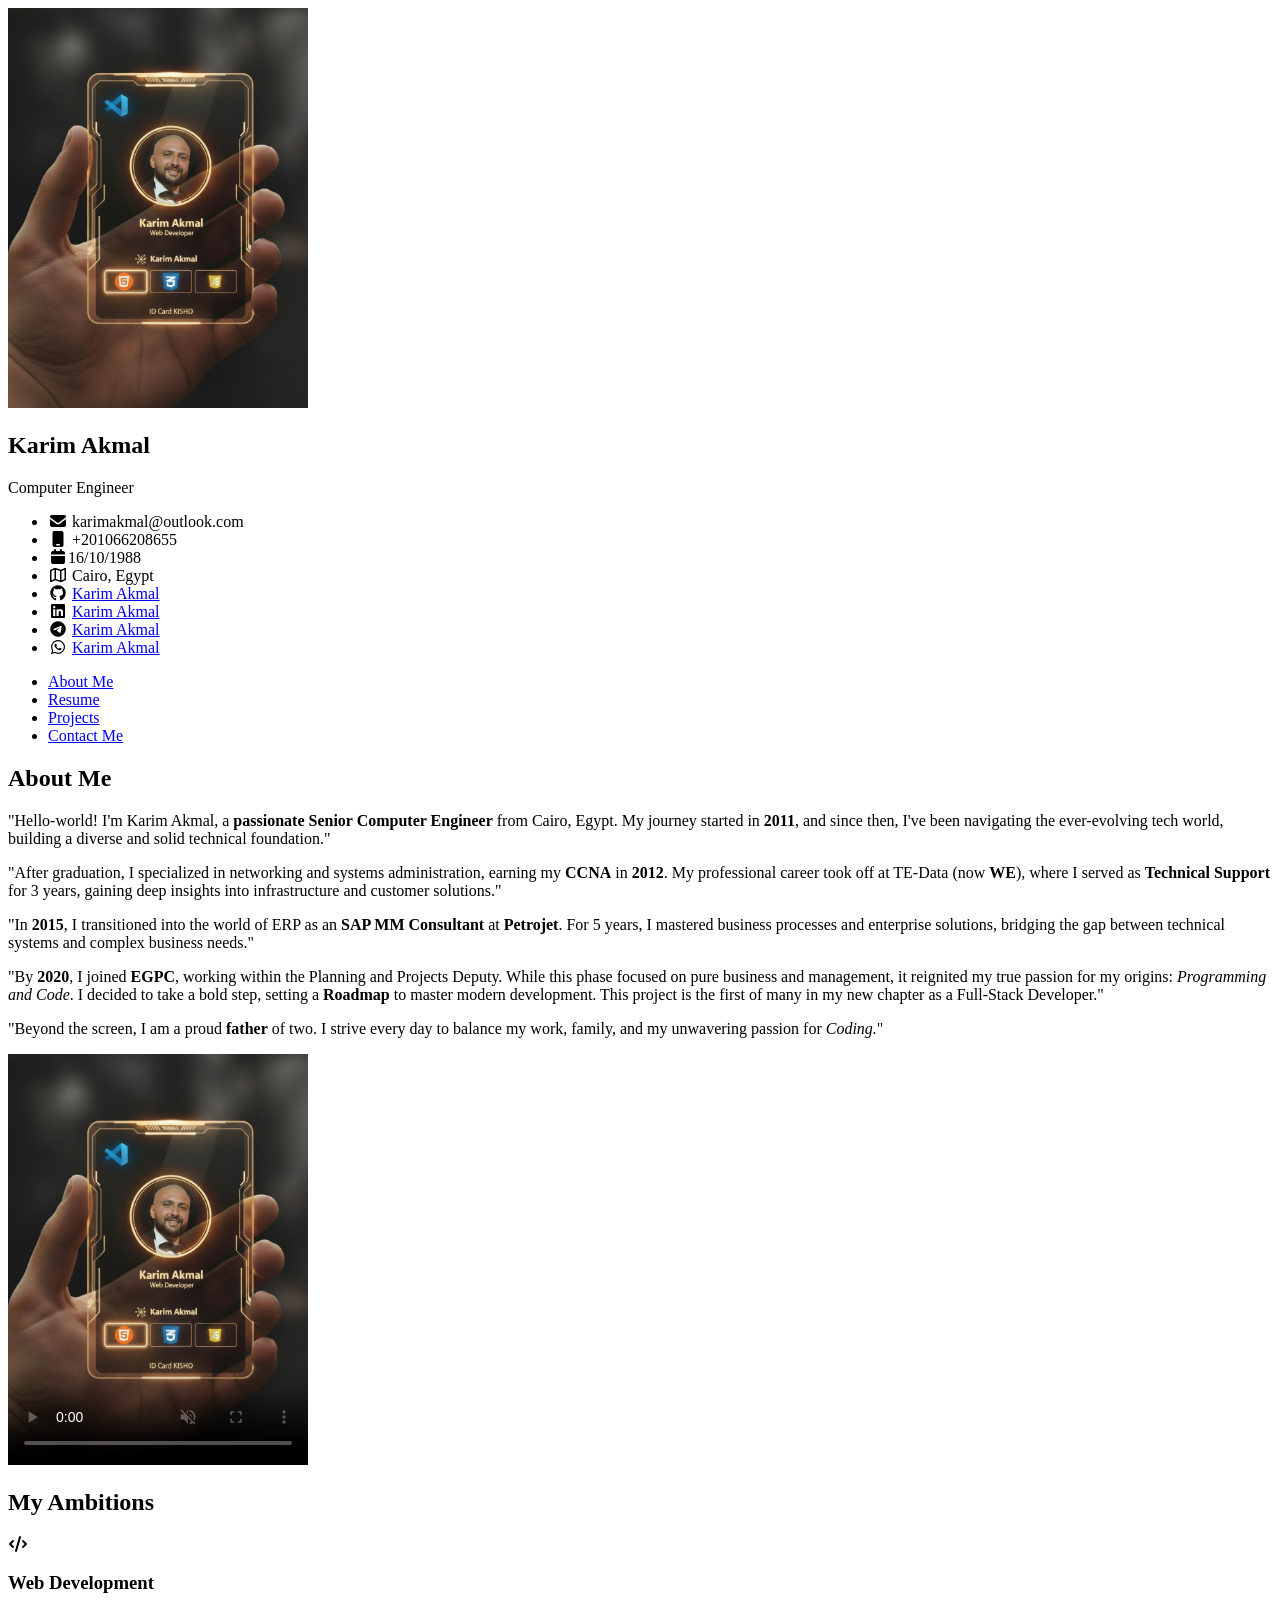
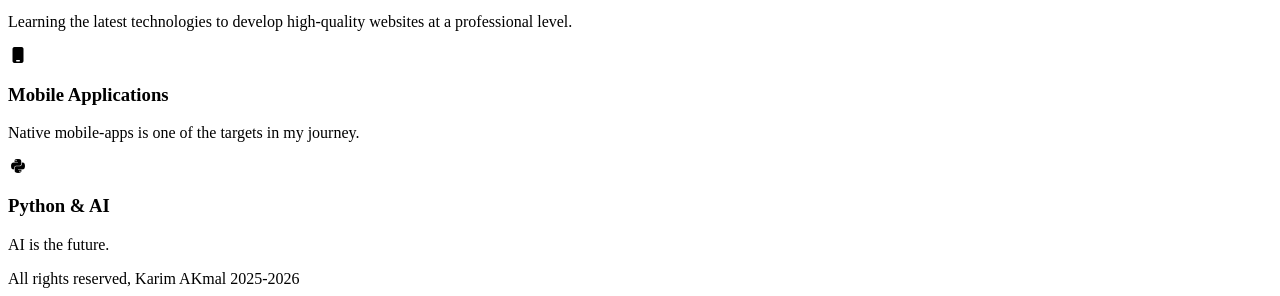
==== index.html @ 4600aa62 "complete index.html skeleton" ====
<!DOCTYPE html>
<html lang="en">
<head>
    <meta charset="UTF-8">
    <meta name="viewport" content="width=device-width, initial-scale=1.0">
    <title>My Portfolio</title>
    <!-- fav icon-->
     <link rel="icon" type="image/png" href="assets/images/web-inspector-debugly-2025-11-03.webp">
          <!-- CSS STYLES-->
    <link rel="stylesheet" href="assets/css/all.min.css">
    <link rel="stylesheet" href="assets/css/stylesheet.css">
    <!--Google fonts (BBH Bartle for headers and Nunito Sans for body text )-->
    <link rel="preconnect" href="https://fonts.googleapis.com">
<link rel="preconnect" href="https://fonts.gstatic.com" crossorigin>
<link href="https://fonts.googleapis.com/css2?family=BBH+Bartle&family=Nunito+Sans:ital,opsz,wght@0,6..12,200..1000;1,6..12,200..1000&display=swap" rel="stylesheet">
 
</head>
<body>
    <aside>
        <div class="my-pic">
            <img src="assets/images/my-pic.png" alt="My Picture" width="300" height="400">
        </div>
        <h1>Karim Akmal</h1>
        <p>Computer Engineer</p>
        <ul>
            <li><i class="fa-solid fa-envelope"></i> karimakmal@outlook.com</li>
            <li><i class="fa-solid fa-mobile"></i> +201066208655</li>
            <li><i class="fa-solid fa-calendar"></i>16/10/1988</li>
            <li><i class="fa-regular fa-map"></i> Cairo, Egypt</li>
            <li><i class="fa-brands fa-github"></i> <a href="https://github.com/KarimAkmal88" target="_blank">Karim Akmal</a></li>
            <li><i class="fa-brands fa-linkedin"></i> <a href="https://www.linkedin.com/in/karim-akmal-841a00215?utm_source=share&utm_campaign=share_via&utm_content=profile&utm_medium=android_app" target="_blank">Karim Akmal</a></li>
            <li><i class="fa-brands fa-telegram"></i> <a href="https://t.me/Akmal_karim88" target="_blank">Karim Akmal</a></li>
            <li><i class="fa-brands fa-whatsapp"></i> <a href="https://wa.me/201066208655" target="_blank">Karim Akmal</a></li>
        </ul>
    </aside>
    <main>
        <header>
            <nav>
                <ul>
                    <li><a href="#about-me">About Me</a></li>
                    <li><a href="#resume">Resume</a></li>
                    <li><a href="#projects">Projects</a></li>
                    <li><a href="#contact-me">Contact Me</a></li>
                </ul>

            </nav>
        </header>
        <section id="about-me">
            <h2>About Me</h2>
            <p>
    "Hello-world! I'm Karim Akmal, a <strong>passionate Senior Computer Engineer</strong> from Cairo, Egypt. 
    My journey started in <strong>2011</strong>, and since then, I've been navigating the ever-evolving tech world, building a diverse and solid technical foundation."
</p>

<p>
    "After graduation, I specialized in networking and systems administration, earning my <strong>CCNA</strong> in <strong>2012</strong>. 
    My professional career took off at TE-Data (now <strong>WE</strong>), where I served as <strong>Technical Support</strong> for 3 years, gaining deep insights into infrastructure and customer solutions."
</p>

<p>
    "In <strong>2015</strong>, I transitioned into the world of ERP as an <strong>SAP MM Consultant</strong> at <strong>Petrojet</strong>. 
    For 5 years, I mastered business processes and enterprise solutions, bridging the gap between technical systems and complex business needs."
</p>

<p>
    "By <strong>2020</strong>, I joined <strong>EGPC</strong>, working within the Planning and Projects Deputy. While this phase focused on pure business and management, 
    it reignited my true passion for my origins: <i>Programming and Code</i>. I decided to take a bold step, setting a <strong>Roadmap</strong> to master modern development. 
    This project is the first of many in my new chapter as a Full-Stack Developer."
</p>

<p>
    "Beyond the screen, I am a proud <strong>father</strong> of two. I strive every day to balance my work, family, and my unwavering passion for <i>Coding.</i>"
</p>
    
    <section id="my-video">
        <video title="my-video" poster="assets/images/my-pic.png" width="300" controls muted autoplay loop playsinline>
            <source src="assets/images/my-vid.mp4" type="video/mp4">
            Your browser does not support the video tag. </video>
    </section>
    <section id="ambitions">
    <h2>My Ambitions</h2>    
        <div class="ambitions-container">
            <article class="web-development ambitions-card"> 
            <i class="fa-solid fa-code"></i> 
                <h3>Web Development</h3>
                <P>Learning the latest technologies to develop high-quality websites at a professional level.</P>
            </article>
            <article class="mobile-apps ambitions-card">
                <i class="fa-solid fa-mobile"></i>
                <h3>Mobile Applications</h3>
                <p>Native mobile-apps is one of the targets in my journey.</p>
            </article>
            <article class="python-ai ambitions-card">
                <i class="fa-brands fa-python"></i>
                <h3>Python & AI</h3>
                <p>AI is the future.</p>
            </article>
        </div>
    </section>
    </main>
    <footer>All rights reserved, Karim AKmal 2025-2026</footer>

</body>
</html>
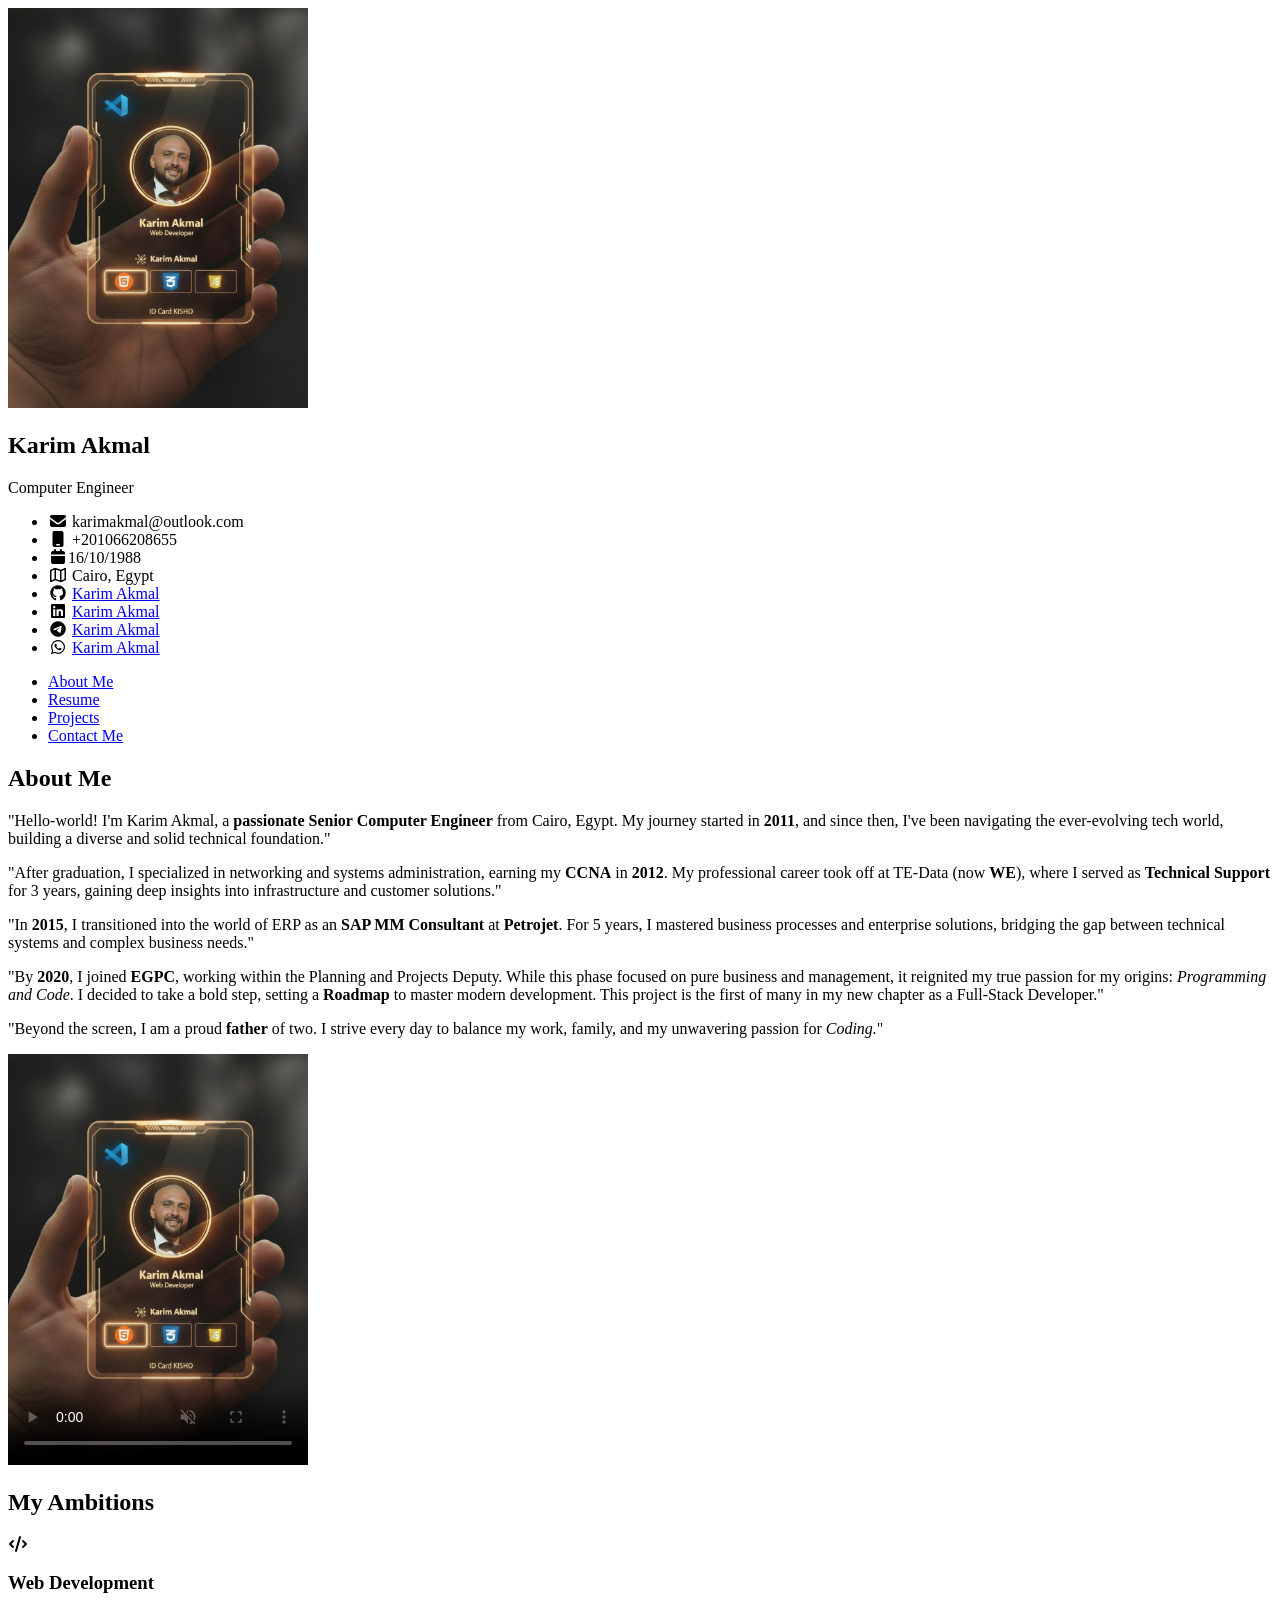
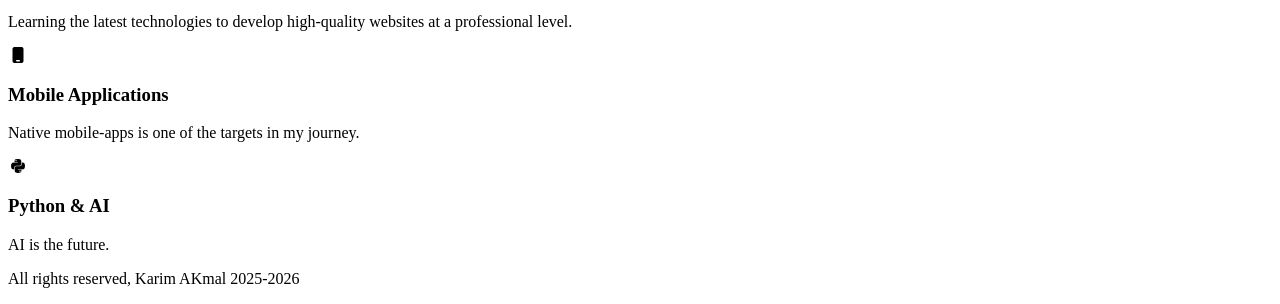
==== commit b05312e0: "edited footer" ====
--- a/index.html
+++ b/index.html
@@ -16,7 +16,7 @@
  
 </head>
 <body>
-    <aside>
+    <aside id="contact-me">
         <div class="my-pic">
             <img src="assets/images/my-pic.png" alt="My Picture" width="300" height="400">
         </div>
@@ -38,7 +38,7 @@
             <nav>
                 <ul>
                     <li><a href="#about-me">About Me</a></li>
-                    <li><a href="#resume">Resume</a></li>
+                    <li><a href="resume.html">Resume</a></li>
                     <li><a href="#projects">Projects</a></li>
                     <li><a href="#contact-me">Contact Me</a></li>
                 </ul>
@@ -98,7 +98,9 @@
         </div>
     </section>
     </main>
-    <footer>All rights reserved, Karim AKmal 2025-2026</footer>
+    <footer>
+        <p>All rights reserved, Karim AKmal 2025-2026</p>
+    </footer>
 
 </body>
 </html>
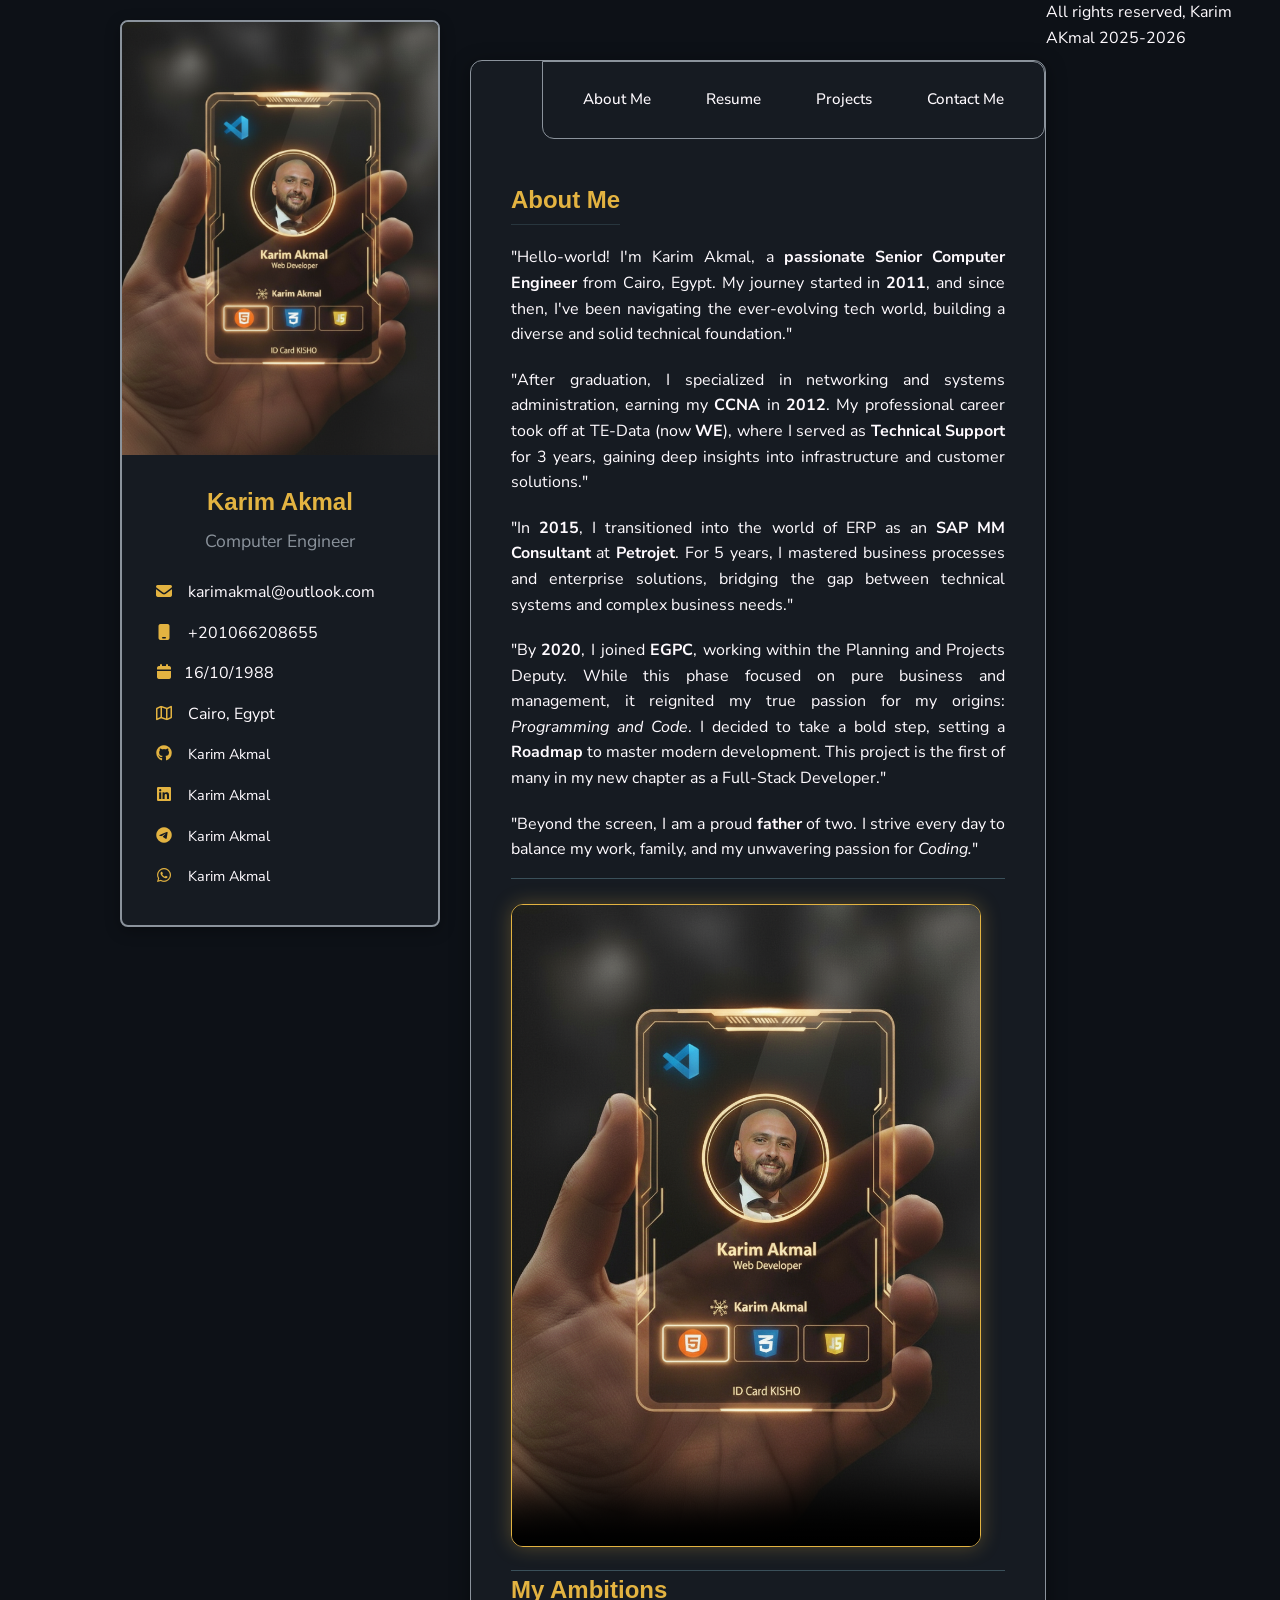
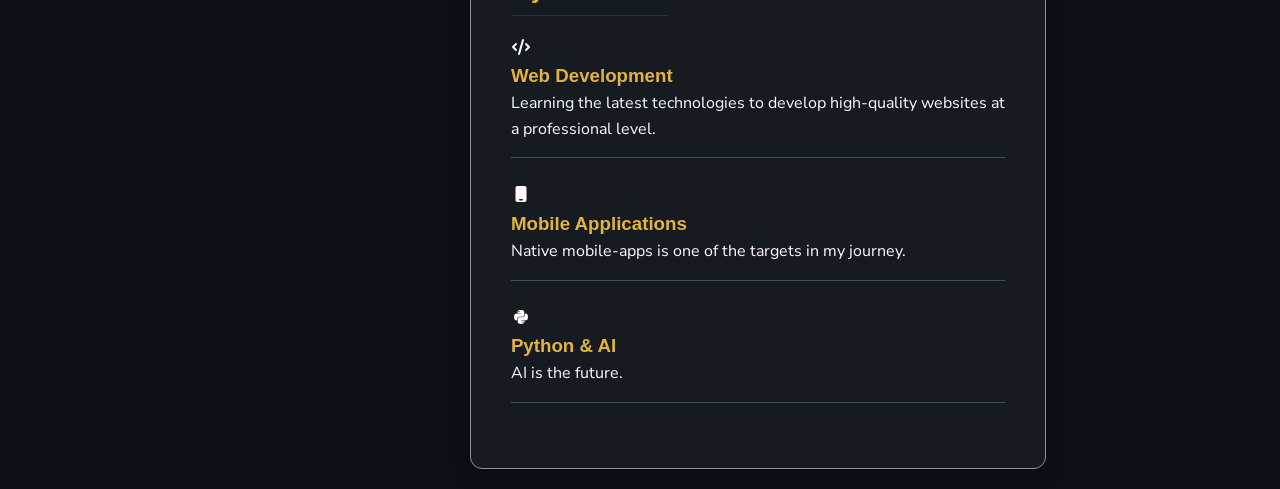
==== commit 588a27b8: "about-me section and video section styled" ====
--- a/index.html
+++ b/index.html
@@ -39,7 +39,7 @@
                 <ul>
                     <li><a href="#about-me">About Me</a></li>
                     <li><a href="resume.html">Resume</a></li>
-                    <li><a href="#projects">Projects</a></li>
+                    <li><a href="projects.html">Projects</a></li>
                     <li><a href="#contact-me">Contact Me</a></li>
                 </ul>
 
@@ -73,7 +73,7 @@
 </p>
     
     <section id="my-video">
-        <video title="my-video" poster="assets/images/my-pic.png" width="300" controls muted autoplay loop playsinline>
+        <video title="my-video" poster="assets/images/my-pic.png"  controls muted autoplay loop playsinline>
             <source src="assets/images/my-vid.mp4" type="video/mp4">
             Your browser does not support the video tag. </video>
     </section>
--- a/assets/css/stylesheet.css
+++ b/assets/css/stylesheet.css
@@ -0,0 +1,179 @@
+/* main colors*/
+:root {
+  --bg-color: #0d1117;
+  --secondary-bg: #161b22;
+  --accent-gold: #e3b341;
+  --accent-blue: #8B939C;
+  --text-color: #fffbff;
+  --heading-font: "BBH Bartle", sans-serif;
+  --body-font: "Nunito Sans", sans-serif;
+}
+
+/* global reset */
+* {
+  margin: 0;
+  padding: 0;
+  box-sizing: border-box;
+}
+body {
+  background-color: var(--bg-color);
+  color: var(--text-color);
+  font-family: var(--body-font);
+  line-height: 1.6;
+  display: flex;
+}
+h1,
+h2,
+h3,
+h4 {
+  font-family: var(--heading-font);
+  color: var(--accent-gold);
+}
+/* aside */
+#contact-me {
+  display: flex;
+  flex-direction: column;
+  justify-content: flex-start;
+  align-content: flex-start;
+  align-items: center;
+  width: 450px;
+  height: fit-content;
+  position: sticky;
+  top: 20px;
+  border: 2px solid var(--accent-blue);
+  border-radius: 8px;
+  left: 120px;
+  background-color: var(--secondary-bg);
+  overflow: hidden;
+  padding-bottom: 20px;
+  box-shadow: 0 4px 15px rgba(0, 0, 0, 0.3);
+}
+#contact-me img {
+  width: 100%;
+  height: auto;
+  object-fit: cover;
+  margin-bottom: 20px;
+}
+#contact-me h1 {
+  white-space: nowrap;
+  text-align: center;
+  margin-bottom: 5px;
+  font-size: 1.5rem;
+}
+#contact-me p {
+  white-space: nowrap;
+  font-size: 1.1rem;
+  color: var(--accent-blue);
+  margin-bottom: 25px;
+}
+#contact-me ul {
+  list-style: none;
+  width: 80%;
+}
+#contact-me ul li {
+  margin-bottom: 15px;
+}
+#contact-me ul li i {
+  color: var(--accent-gold);
+  margin-right: 10px;
+  width: 20px;
+}
+#contact-me ul li a {
+  text-decoration: none;
+  color: var(--text-color);
+  font-size: 0.9rem;
+  transition: 0.3s;
+}
+#contact-me ul li a:hover {
+  color: var(--accent-gold);
+}
+main {
+  border: 1px solid var(--accent-blue);
+  border-radius: 12px;
+  display: flex;
+  flex-direction: column;
+  justify-content: flex-start;
+  gap: 60px;
+  top: 20px;
+  padding: 60px 40px 40px;
+  width: calc(100% - 500px);
+  max-width: 1000px;
+  height: auto;
+  position: relative;
+  margin-top: 40px;
+  margin-bottom: 40px;
+  margin-left: 150px;
+  top: 20px;
+  background-color: var(--secondary-bg);
+  box-shadow: 0 4px 20px rgba(0, 0, 0, 0.4);
+}
+main header nav {
+  position: absolute;
+  display: flex;
+  bottom: auto;
+  top: 0;
+  right: 0;
+  left: auto;
+  width: max-content;
+  padding: 5px 20px;
+  border: 1px solid var(--accent-blue);
+  background-color: var(--secondary-bg);
+  border-radius: 0 12px 12px 12px;
+  z-index: 10;
+}
+main header nav ul {
+  list-style: none;
+  display: flex;
+  flex-flow: row nowrap;
+  gap: 15px;
+}
+main header nav ul li {
+  padding: 10px;
+  margin: 10px;
+}
+main header nav ul li a {
+  text-decoration: none;
+  color: var(--text-color);
+  font-size: 0.95rem;
+  font-weight: 500;
+  transition: all 0.3s ease;
+}
+main header nav ul li a:hover {
+  color: var(--accent-gold);
+}
+main section h2 {
+  margin-bottom: 20px;
+  border-bottom: 1px solid rgba(112, 160, 175, 0.2);
+  display: inline-block;
+  padding-bottom: 5px;
+}
+main #about-me p:last-of-type {
+  margin-bottom: 25px;
+  border-bottom: 1px solid rgba(112, 160, 175, 0.4);
+  padding-bottom: 15px;
+}
+main #about-me p {
+  margin-bottom: 20px;
+  line-height: 1.6;
+  text-align: justify;
+  color: var(--text-color);
+}
+main #my-video {
+  border-bottom: 1px solid rgba(112, 160, 175, 0.4);
+  padding-bottom: 15px;
+}
+main #my-video video {
+  object-fit: cover;
+  width: 95%;
+  max-width: 800px;
+  height: auto;
+  margin: auto;
+  border:  1px solid var(--accent-gold);
+  border-radius: 12px;
+  box-shadow: 0 0 20px rgba(227, 179, 65, 0.3);
+  transition: transform 0.3s ease, box-shadow 0.3s ease;
+}
+main #my-video video:hover {
+    transform: scale(1.01); 
+    box-shadow: 0 0 30px rgba(227, 179, 65, 0.5);
+}
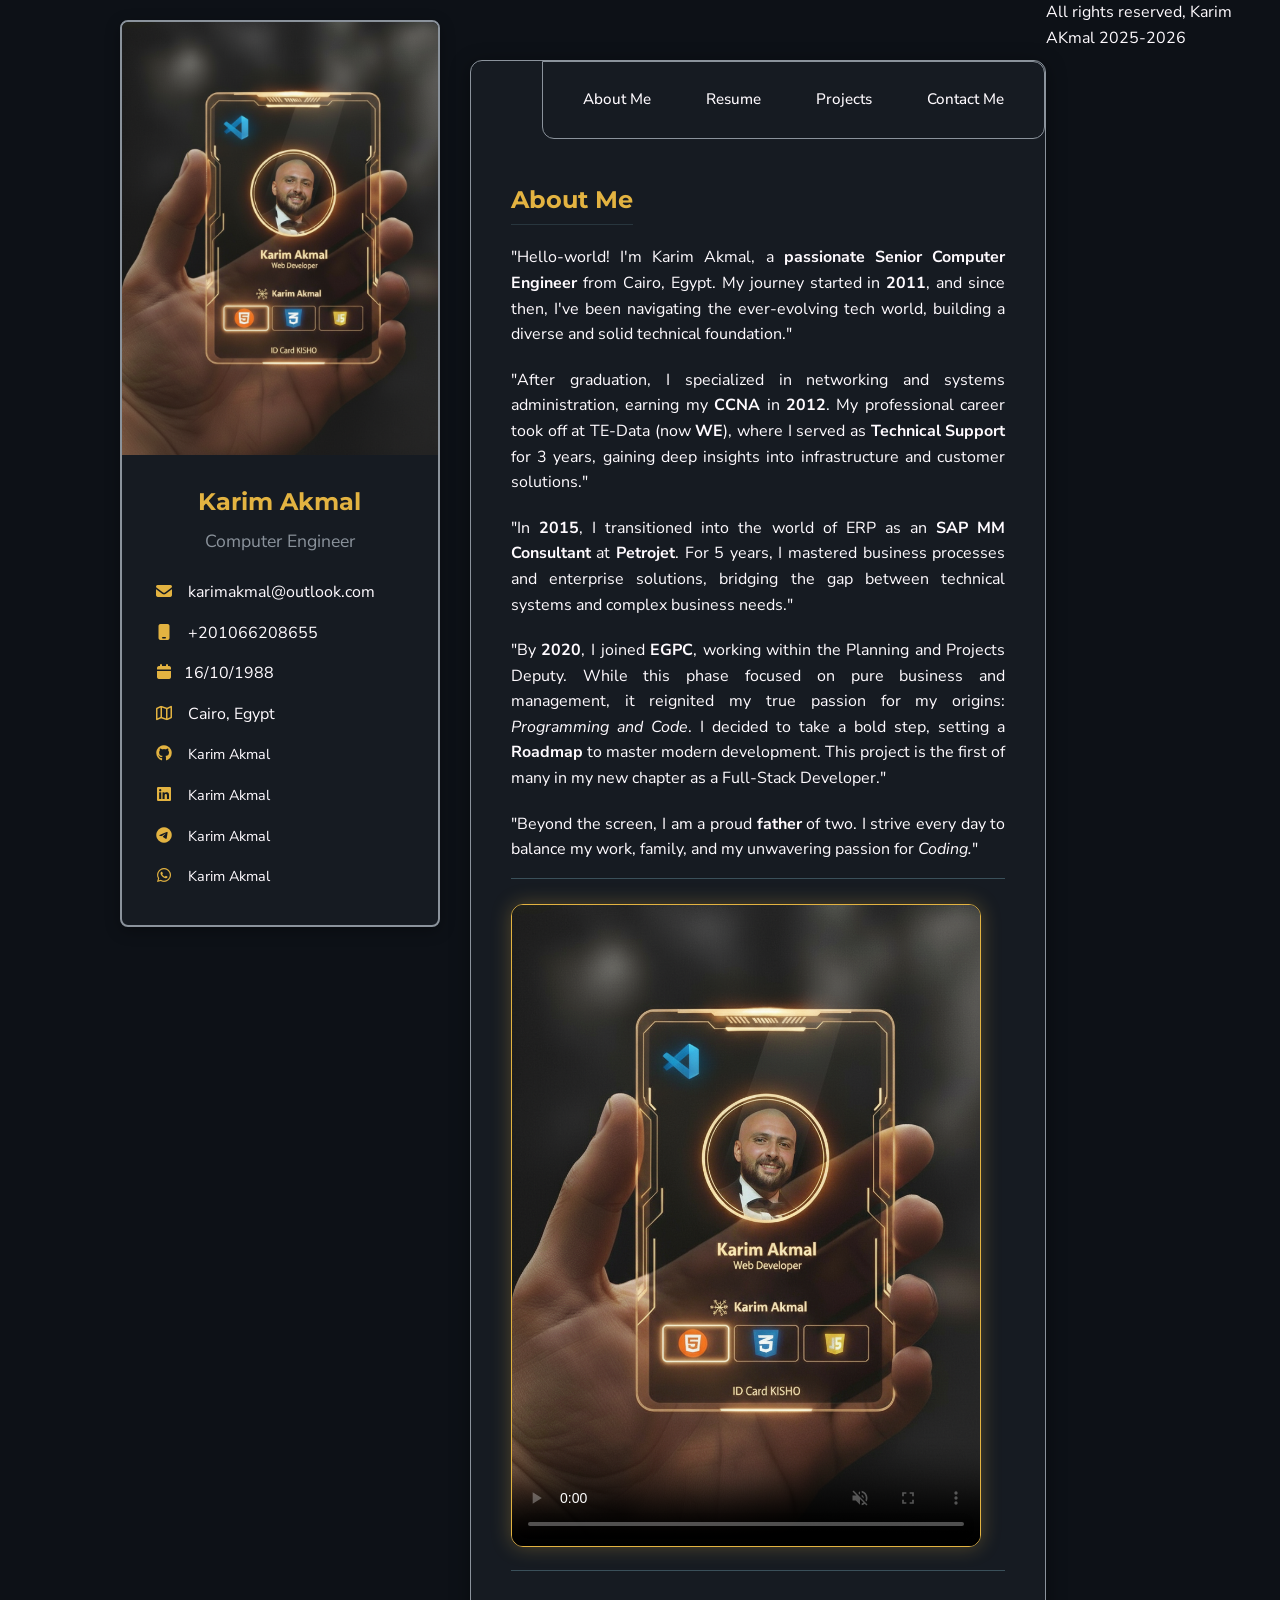
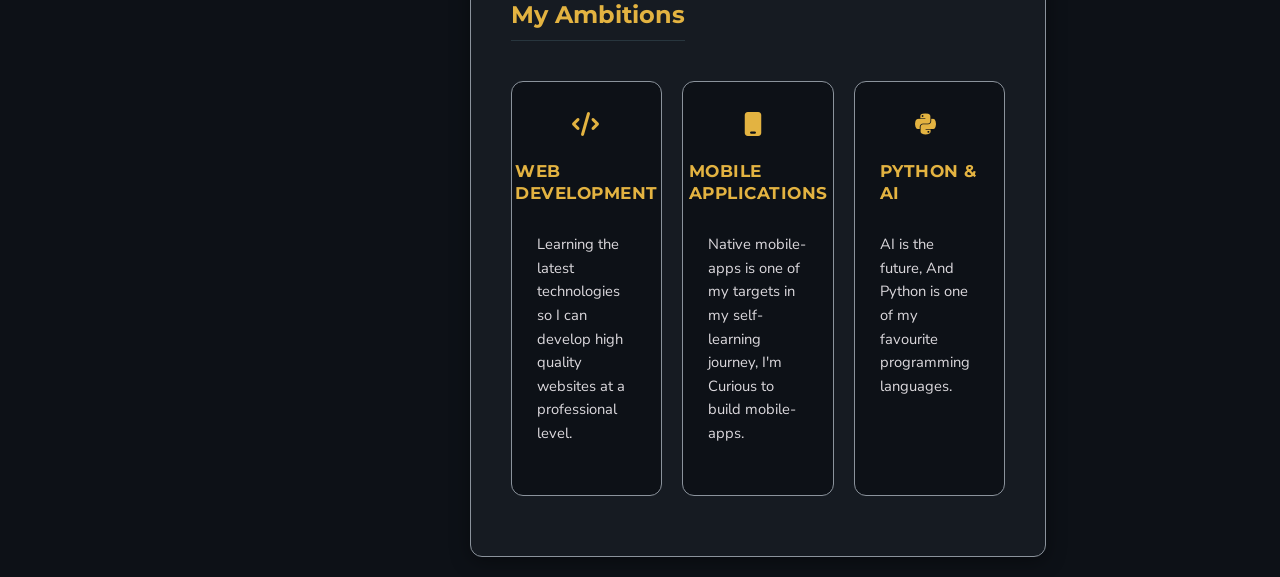
==== commit 6631891e: "main section styled using grid and flexbox" ====
--- a/index.html
+++ b/index.html
@@ -68,7 +68,7 @@
     This project is the first of many in my new chapter as a Full-Stack Developer."
 </p>
 
-<p>
+<p class="last-paragraph">
     "Beyond the screen, I am a proud <strong>father</strong> of two. I strive every day to balance my work, family, and my unwavering passion for <i>Coding.</i>"
 </p>
     
@@ -83,17 +83,17 @@
             <article class="web-development ambitions-card"> 
             <i class="fa-solid fa-code"></i> 
                 <h3>Web Development</h3>
-                <P>Learning the latest technologies to develop high-quality websites at a professional level.</P>
+                <P>Learning the latest technologies so I can develop high quality websites at a professional level.</P>
             </article>
             <article class="mobile-apps ambitions-card">
                 <i class="fa-solid fa-mobile"></i>
                 <h3>Mobile Applications</h3>
-                <p>Native mobile-apps is one of the targets in my journey.</p>
+                <p>Native mobile-apps is one of my targets in my self-learning journey, I'm Curious to build mobile-apps.</p>
             </article>
             <article class="python-ai ambitions-card">
                 <i class="fa-brands fa-python"></i>
                 <h3>Python & AI</h3>
-                <p>AI is the future.</p>
+                <p>AI is the future, And Python is one of my favourite programming languages.</p>
             </article>
         </div>
     </section>
--- a/assets/css/stylesheet.css
+++ b/assets/css/stylesheet.css
@@ -1,11 +1,13 @@
 /* main colors*/
+@import url('https://fonts.googleapis.com/css2?family=Montserrat:wght@700;800&family=Nunito+Sans:wght@400;600&display=swap');
 :root {
   --bg-color: #0d1117;
   --secondary-bg: #161b22;
   --accent-gold: #e3b341;
   --accent-blue: #8B939C;
   --text-color: #fffbff;
-  --heading-font: "BBH Bartle", sans-serif;
+  /*--heading-font: "BBH Bartle", sans-serif;*/
+  --heading-font: 'Montserrat', sans-serif;
   --body-font: "Nunito Sans", sans-serif;
 }
 
@@ -147,7 +149,7 @@
   display: inline-block;
   padding-bottom: 5px;
 }
-main #about-me p:last-of-type {
+main #about-me .last-paragraph {
   margin-bottom: 25px;
   border-bottom: 1px solid rgba(112, 160, 175, 0.4);
   padding-bottom: 15px;
@@ -176,4 +178,69 @@
 main #my-video video:hover {
     transform: scale(1.01); 
     box-shadow: 0 0 30px rgba(227, 179, 65, 0.5);
-}+}
+.ambitions-container {
+  display: grid;
+  grid-template-columns: repeat(3, minmax(0, 1fr));
+  gap: 20px;
+  padding: 20px 0;
+  align-items: stretch;
+}
+.ambitions-card {
+  border: 1px solid var(--accent-blue);
+  border-radius: 12px;
+  background-color: var(--bg-color);
+  padding: 30px 25px;
+  display: flex;
+  flex-direction: column;
+  justify-content: flex-start;
+  align-items: center;
+  height: 100%;
+  gap: 15px;
+  transition: all 0.3s ease;
+}
+.ambitions-card i {
+  color: var(--accent-gold);
+  margin-right: 10px;
+  margin-bottom: 10px;
+  width: 20px;
+  font-size: 1.5rem;
+  display: block;
+}
+#ambitions h2 {
+  margin-top: 25px;
+}
+.ambitions-card h3 {
+    font-family: var(--heading-font);
+    font-size: 1.05rem; 
+    text-transform: uppercase;
+    letter-spacing: 0.5px; 
+    word-wrap: normal;    
+    overflow-wrap: normal; 
+    line-height: 1.3;
+    margin-bottom: 12px;
+    border-bottom: 2px solid transparent;
+    transition: 0.3s;
+    min-height: 2.8rem;
+    display: flex;
+    align-items: center;
+}
+.ambitions-card p {
+    font-size: 0.92rem;
+    font-family: var(--body-font);
+    line-height: 1.5;
+    letter-spacing: 0 !important;
+    word-spacing: 0 !important;
+    opacity: 0.85; 
+    color: var(--text-color);
+    text-align: left !important;
+    margin: 0;
+    hyphens: none;
+    text-wrap: wrap;
+    max-width: 100%;
+}
+.ambitions-card:hover {
+    transform: translateY(-8px);
+    border-color: var(--accent-gold);
+    box-shadow: 0 15px 30px rgba(0, 0, 0, 0.5);
+}
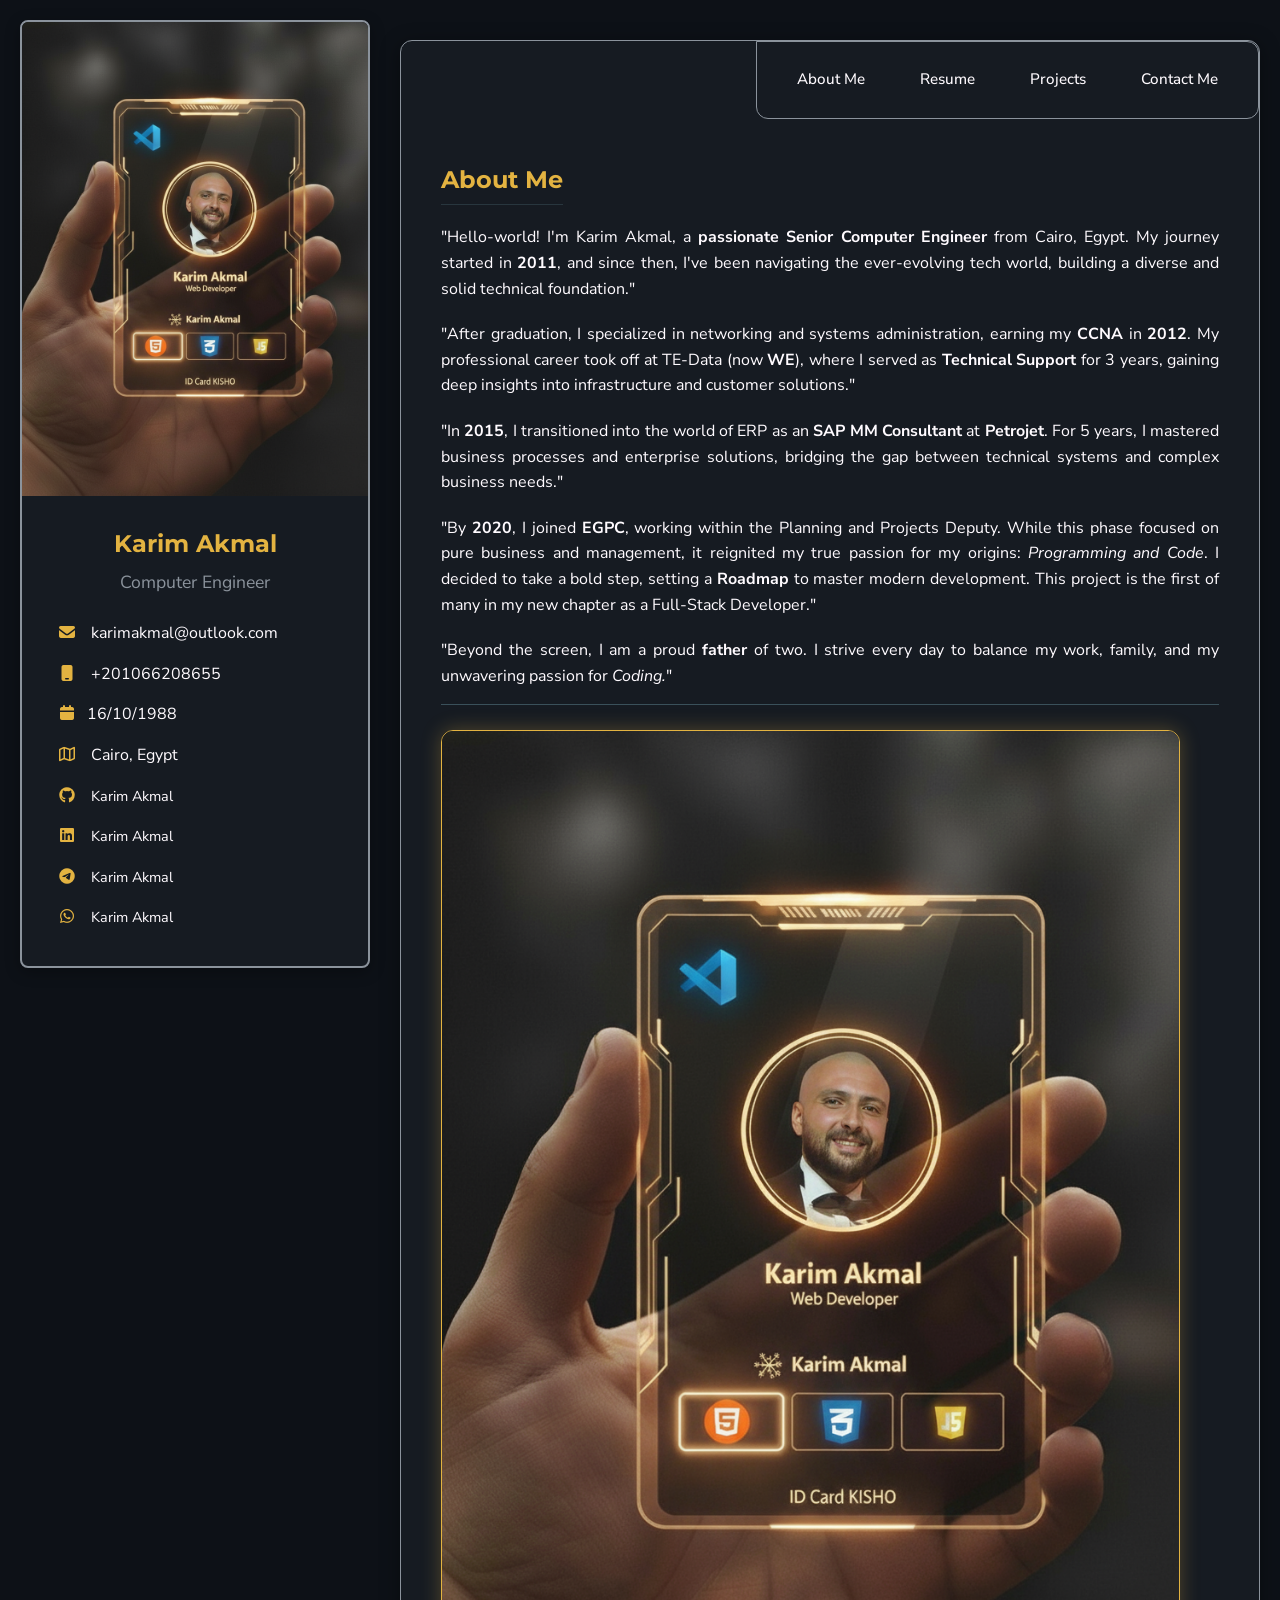
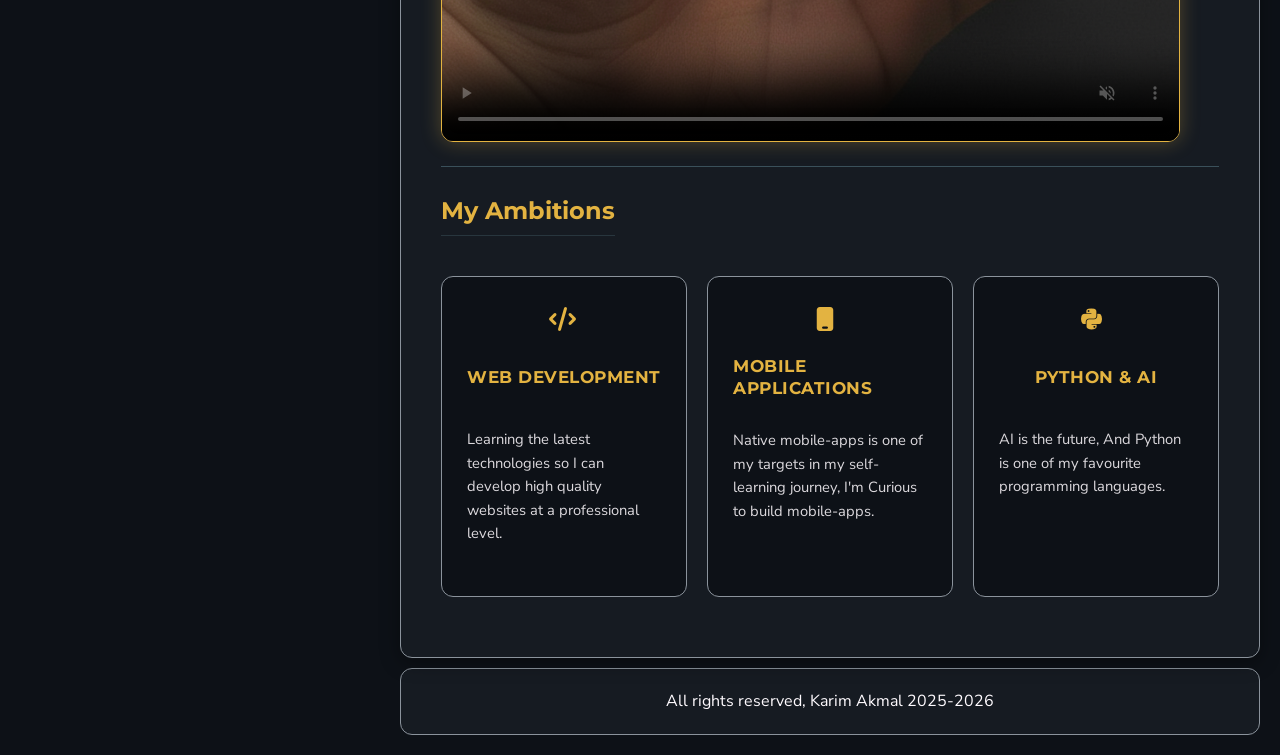
==== commit 713edac4: "responsive screen and index.html fully styled" ====
--- a/index.html
+++ b/index.html
@@ -99,7 +99,7 @@
     </section>
     </main>
     <footer>
-        <p>All rights reserved, Karim AKmal 2025-2026</p>
+        <p>All rights reserved, Karim Akmal 2025-2026</p>
     </footer>
 
 </body>
--- a/assets/css/stylesheet.css
+++ b/assets/css/stylesheet.css
@@ -22,7 +22,14 @@
   color: var(--text-color);
   font-family: var(--body-font);
   line-height: 1.6;
-  display: flex;
+  display: grid;
+  grid-template-areas: "aside main"
+                       "aside footer";
+  grid-template-columns: 350px 1fr;
+  grid-template-rows: 1fr auto;
+  min-height: 100vh;  
+  gap: 30px;
+  padding: 20px;                 
 }
 h1,
 h2,
@@ -38,17 +45,17 @@
   justify-content: flex-start;
   align-content: flex-start;
   align-items: center;
-  width: 450px;
+  width: 100%;
   height: fit-content;
   position: sticky;
   top: 20px;
   border: 2px solid var(--accent-blue);
   border-radius: 8px;
-  left: 120px;
   background-color: var(--secondary-bg);
   overflow: hidden;
   padding-bottom: 20px;
   box-shadow: 0 4px 15px rgba(0, 0, 0, 0.3);
+  grid-area: aside;
 }
 #contact-me img {
   width: 100%;
@@ -89,6 +96,7 @@
 #contact-me ul li a:hover {
   color: var(--accent-gold);
 }
+/* main*/
 main {
   border: 1px solid var(--accent-blue);
   border-radius: 12px;
@@ -98,16 +106,15 @@
   gap: 60px;
   top: 20px;
   padding: 60px 40px 40px;
-  width: calc(100% - 500px);
+  width: 100%;
   max-width: 1000px;
   height: auto;
   position: relative;
-  margin-top: 40px;
-  margin-bottom: 40px;
-  margin-left: 150px;
+  margin: 0;
   top: 20px;
   background-color: var(--secondary-bg);
   box-shadow: 0 4px 20px rgba(0, 0, 0, 0.4);
+  grid-area: main;
 }
 main header nav {
   position: absolute;
@@ -244,3 +251,53 @@
     border-color: var(--accent-gold);
     box-shadow: 0 15px 30px rgba(0, 0, 0, 0.5);
 }
+footer {
+  border: 1px solid var(--accent-blue);
+  border-radius: 12px;
+  margin: 0;
+  padding: 20px;
+  max-width: 1000px;
+  text-align: center;
+  grid-area: footer;
+  font-family: var(--accent-gold);
+  background-color: var(--secondary-bg);
+}
+@media screen and (max-width: 578px) {
+  body {
+    grid-template-areas: "main"
+                         "aside"
+                         "footer";
+  grid-template-columns: 1fr;
+  grid-template-rows: auto auto auto;
+  gap: 20px;
+  padding: 10px;
+  }
+  .ambitions-container {
+    display: grid;
+    grid-template-areas: "web"
+                         "mobile"
+                         "python";
+    grid-template-columns: 1fr;
+    grid-template-rows: auto auto auto;
+    gap: 25px;
+  }
+  .web-development {
+    grid-area: web;
+  }
+  .mobile-apps {
+    grid-area: mobile;
+  }
+  .python-ai {
+    grid-area: python;
+  }
+  #contact-me {
+    position: relative;
+    top: 0;
+    width: 100%;
+    margin-bottom: 20px;
+  }
+  footer {
+    font-size: 0.85rem;
+    padding: 15px;
+  }
+}
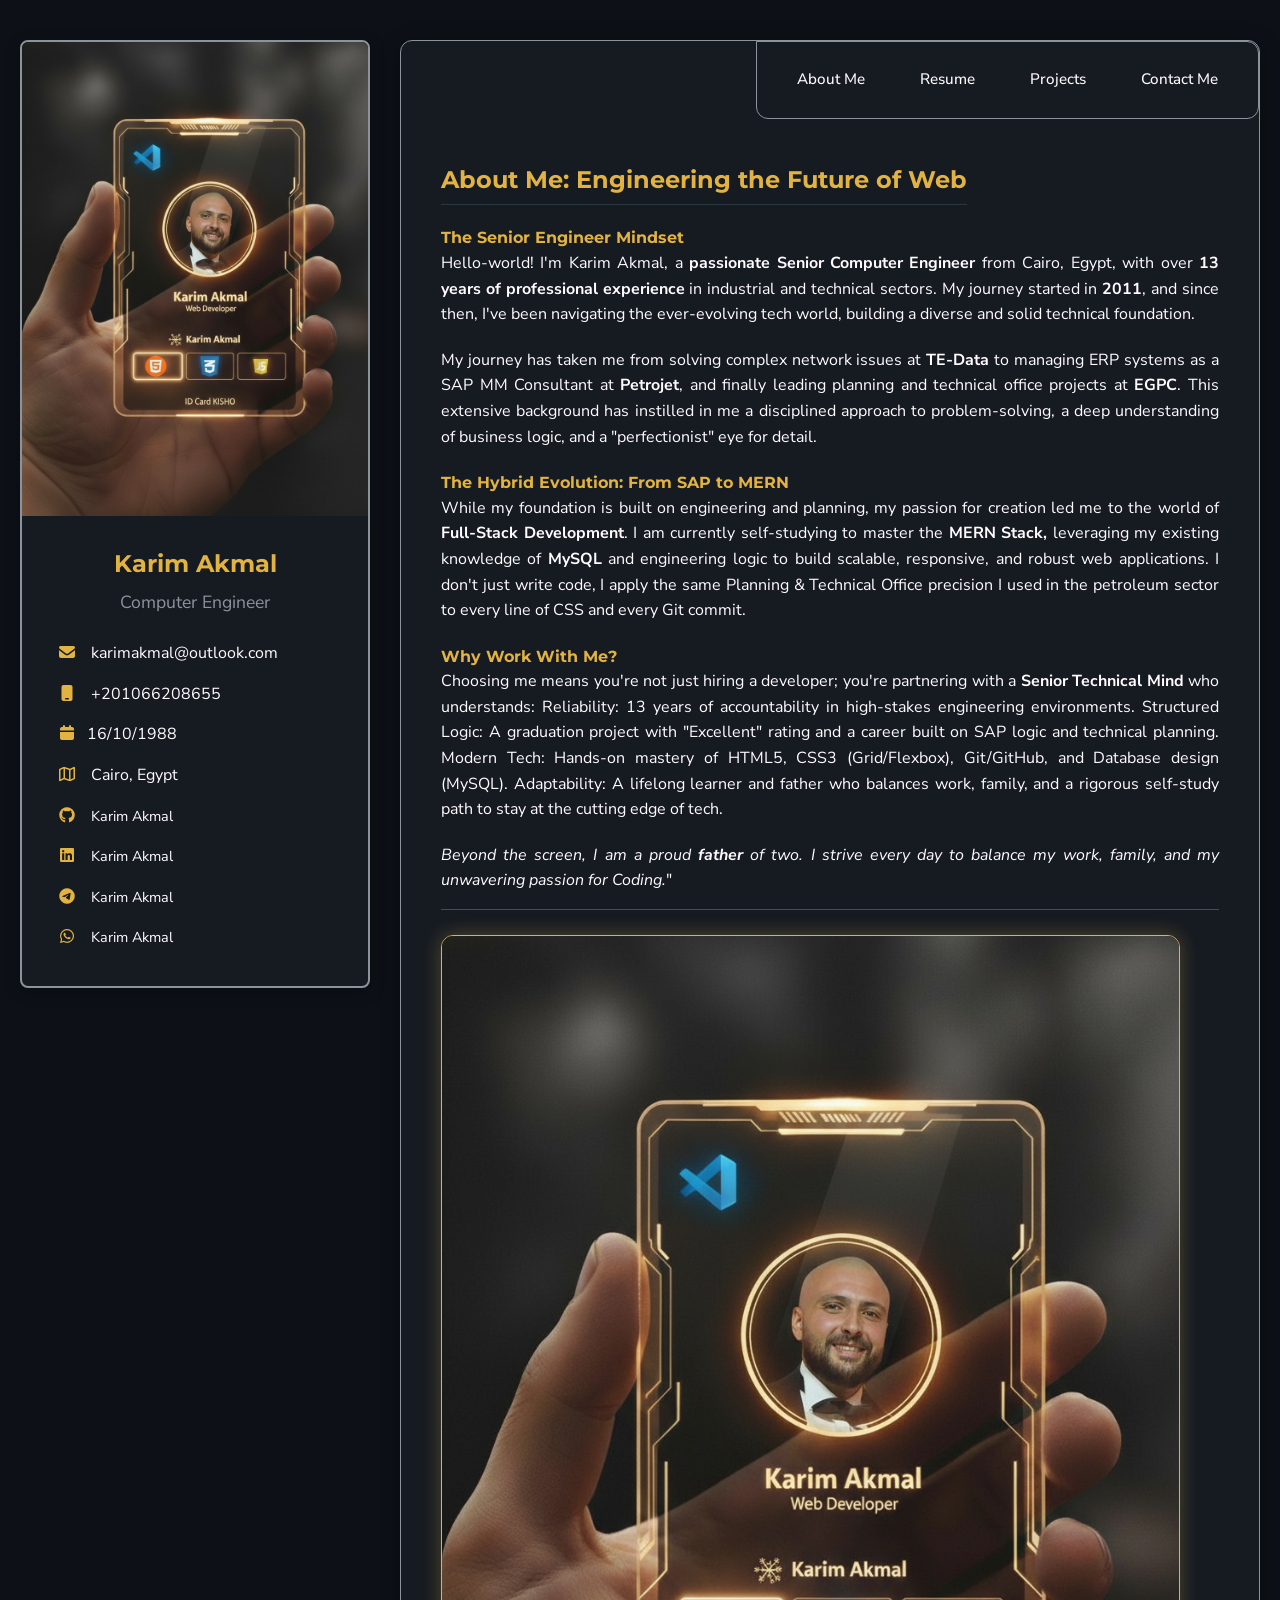
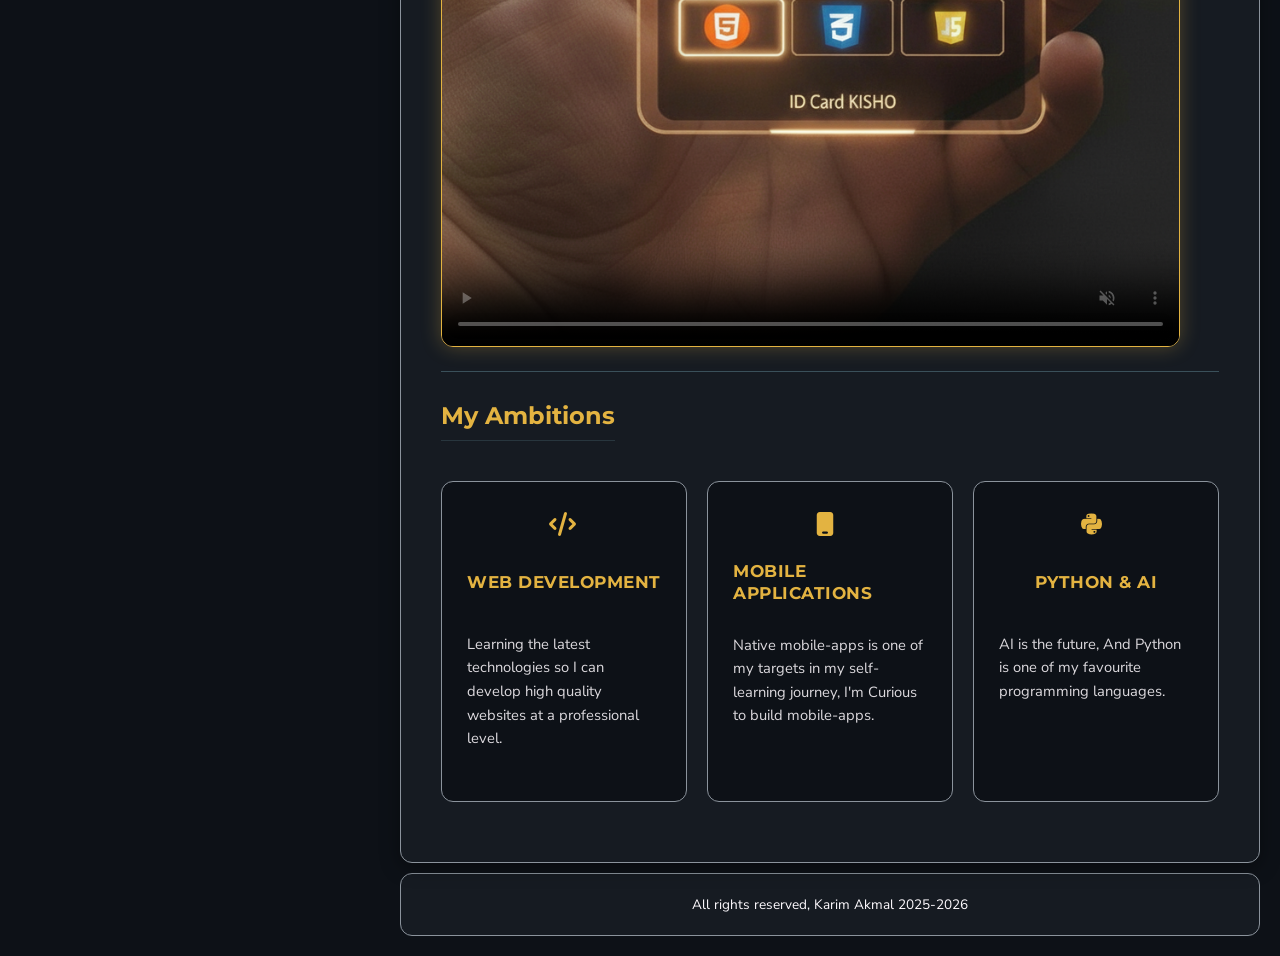
==== commit 1e1d93c4: "edited the about-me section, and added a line in media query for h2 size on small screen sizes" ====
--- a/index.html
+++ b/index.html
@@ -46,30 +46,36 @@
             </nav>
         </header>
         <section id="about-me">
-            <h2>About Me</h2>
+            <h2>About Me: Engineering the Future of Web</h2>
+            <h4>The Senior Engineer Mindset</h4>
             <p>
-    "Hello-world! I'm Karim Akmal, a <strong>passionate Senior Computer Engineer</strong> from Cairo, Egypt. 
-    My journey started in <strong>2011</strong>, and since then, I've been navigating the ever-evolving tech world, building a diverse and solid technical foundation."
+    Hello-world! I'm Karim Akmal, a <strong>passionate Senior Computer Engineer</strong> from Cairo, Egypt, with over <strong>13 years of professional experience</strong> in 
+    industrial and technical sectors. 
+    My journey started in <strong>2011</strong>, and since then, I've been navigating the ever-evolving tech world, building a diverse and solid technical foundation.
 </p>
 
 <p>
-    "After graduation, I specialized in networking and systems administration, earning my <strong>CCNA</strong> in <strong>2012</strong>. 
-    My professional career took off at TE-Data (now <strong>WE</strong>), where I served as <strong>Technical Support</strong> for 3 years, gaining deep insights into infrastructure and customer solutions."
+    My journey has taken me from solving complex network issues at <strong>TE-Data</strong> to managing ERP systems as a SAP MM Consultant at <strong>Petrojet</strong>,
+     and finally leading planning and technical office projects at <strong>EGPC</strong>. 
+     This extensive background has instilled in me a disciplined approach to problem-solving, a deep understanding of business logic, and a "perfectionist" eye for detail.
 </p>
-
+<h4>The Hybrid Evolution: From SAP to MERN</h4>
 <p>
-    "In <strong>2015</strong>, I transitioned into the world of ERP as an <strong>SAP MM Consultant</strong> at <strong>Petrojet</strong>. 
-    For 5 years, I mastered business processes and enterprise solutions, bridging the gap between technical systems and complex business needs."
+    While my foundation is built on engineering and planning, my passion for creation led me to the world of <strong>Full-Stack Development</strong>.
+    I am currently self-studying to master the <strong>MERN Stack,</strong> leveraging my existing knowledge of <strong>MySQL</strong> and engineering logic to build scalable, responsive, and robust web applications.
+     I don't just write code, I apply the same Planning & Technical Office precision I used in the petroleum sector to every line of CSS and every Git commit.
 </p>
-
+<h4>Why Work With Me?</h4>
 <p>
-    "By <strong>2020</strong>, I joined <strong>EGPC</strong>, working within the Planning and Projects Deputy. While this phase focused on pure business and management, 
-    it reignited my true passion for my origins: <i>Programming and Code</i>. I decided to take a bold step, setting a <strong>Roadmap</strong> to master modern development. 
-    This project is the first of many in my new chapter as a Full-Stack Developer."
+    Choosing me means you're not just hiring a developer; you're partnering with a <strong>Senior Technical Mind</strong> who understands:
+Reliability: 13 years of accountability in high-stakes engineering environments.
+Structured Logic: A graduation project with "Excellent" rating and a career built on SAP logic and technical planning.
+Modern Tech: Hands-on mastery of HTML5, CSS3 (Grid/Flexbox), Git/GitHub, and Database design (MySQL).
+Adaptability: A lifelong learner and father who balances work, family, and a rigorous self-study path to stay at the cutting edge of tech.
 </p>
 
 <p class="last-paragraph">
-    "Beyond the screen, I am a proud <strong>father</strong> of two. I strive every day to balance my work, family, and my unwavering passion for <i>Coding.</i>"
+    <i>Beyond the screen, I am a proud <strong>father</strong> of two. I strive every day to balance my work, family, and my unwavering passion for Coding.</i>"
 </p>
     
     <section id="my-video">
--- a/assets/css/stylesheet.css
+++ b/assets/css/stylesheet.css
@@ -25,7 +25,8 @@
   display: grid;
   grid-template-areas: "aside main"
                        "aside footer";
-  grid-template-columns: 350px 1fr;
+  grid-template-columns: 350px minmax(auto, 1000px);
+  justify-content: center;
   grid-template-rows: 1fr auto;
   min-height: 100vh;  
   gap: 30px;
@@ -48,7 +49,7 @@
   width: 100%;
   height: fit-content;
   position: sticky;
-  top: 20px;
+  top: 40px;
   border: 2px solid var(--accent-blue);
   border-radius: 8px;
   background-color: var(--secondary-bg);
@@ -261,6 +262,7 @@
   grid-area: footer;
   font-family: var(--accent-gold);
   background-color: var(--secondary-bg);
+  font-size: 0.85rem;
 }
 @media screen and (max-width: 578px) {
   body {
@@ -300,4 +302,7 @@
     font-size: 0.85rem;
     padding: 15px;
   }
+  #about-me h2 {
+    font-size: 1.3rem;
+  }
 }
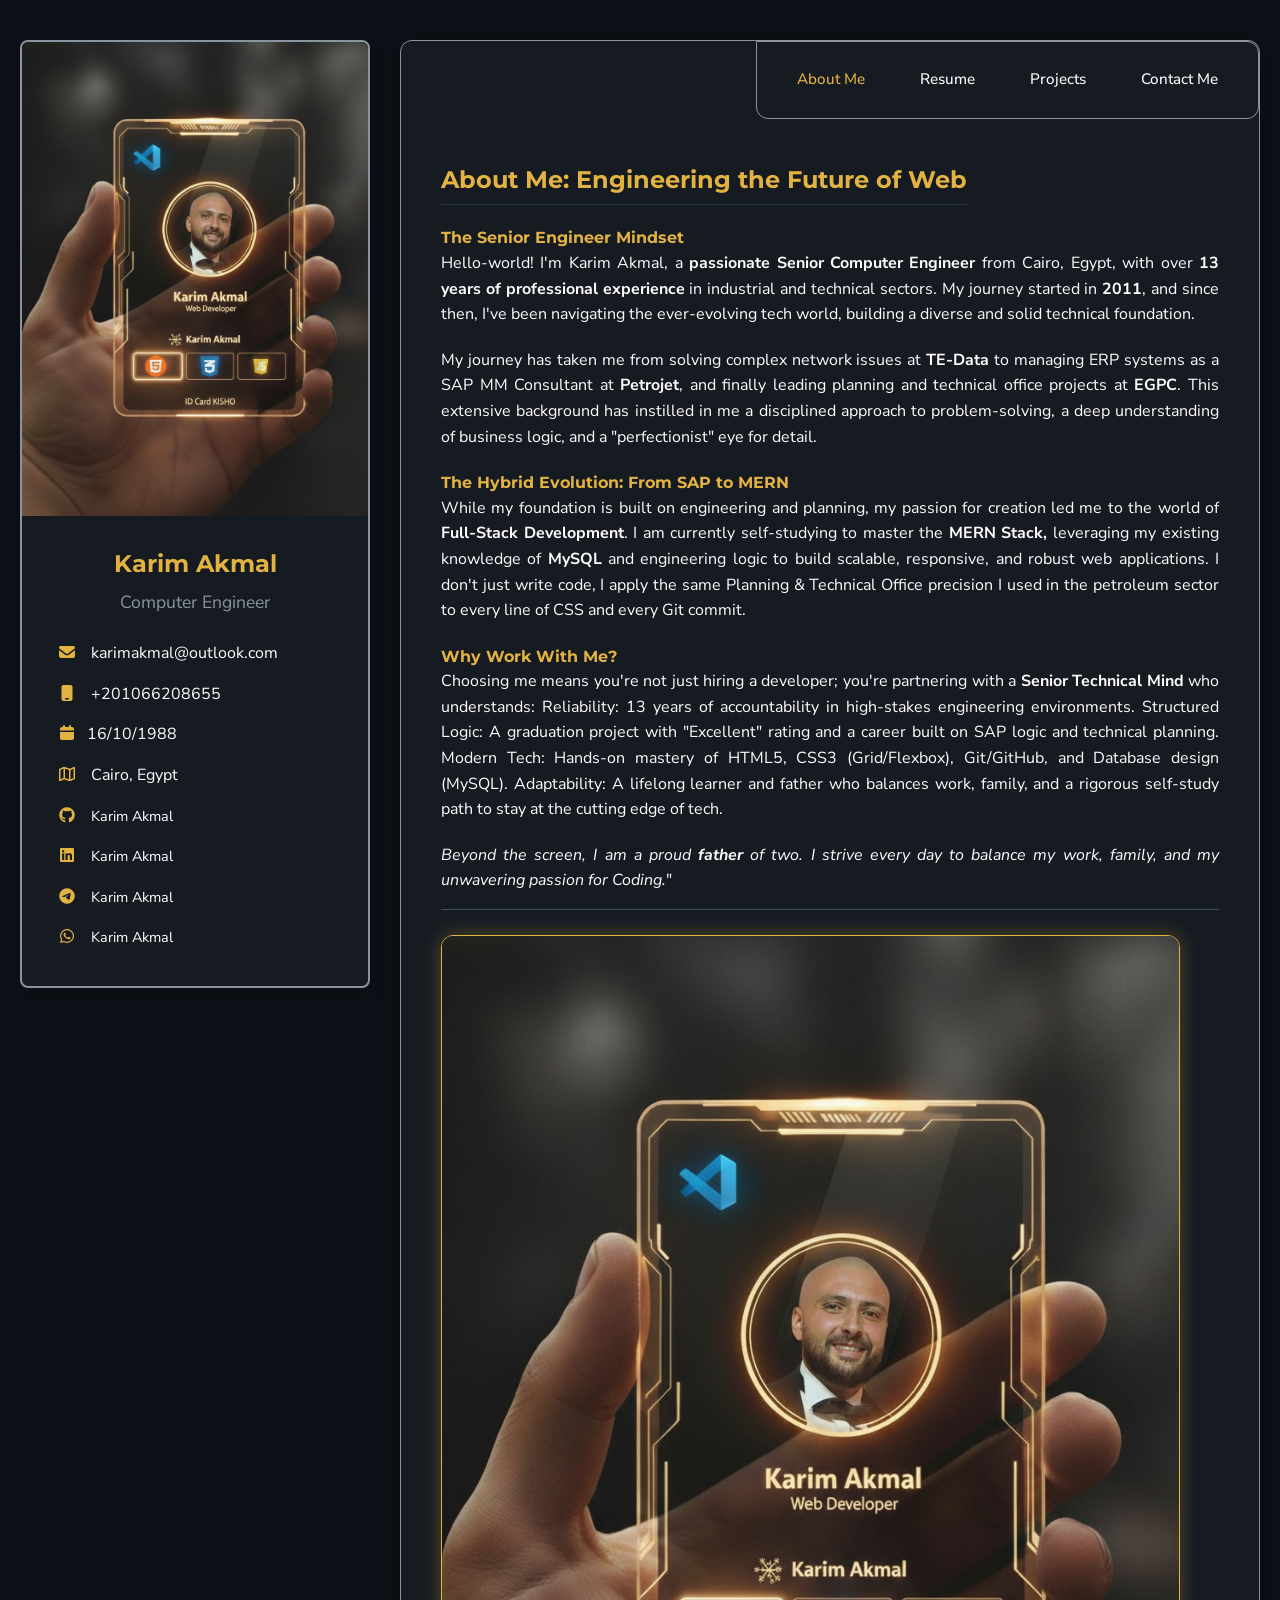
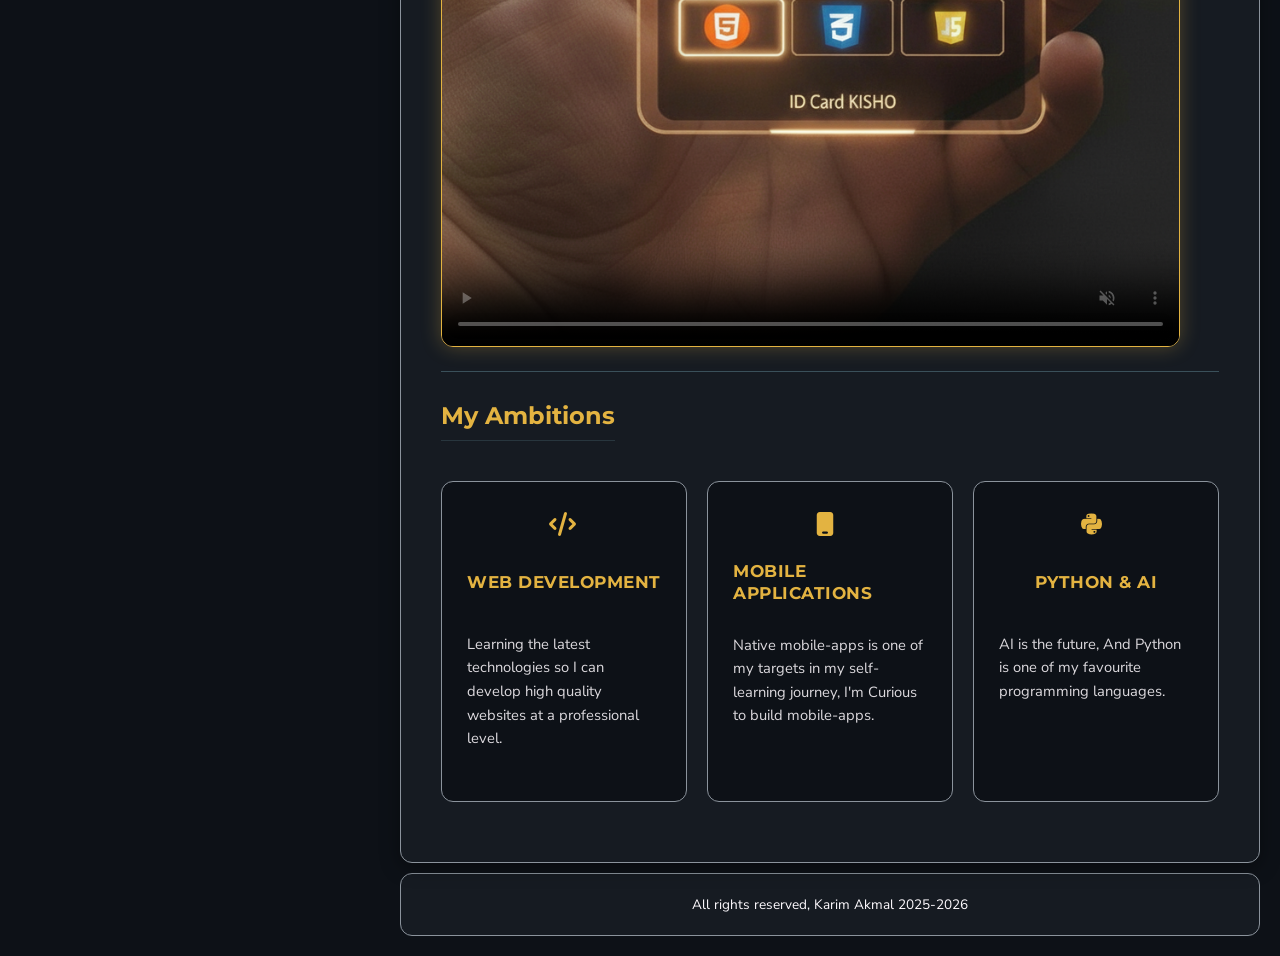
==== commit 5b4f4589: "added class active to navbar to highlight which page is currently active, also added style in styles" ====
--- a/index.html
+++ b/index.html
@@ -37,7 +37,7 @@
         <header>
             <nav>
                 <ul>
-                    <li><a href="#about-me">About Me</a></li>
+                    <li><a href="#about-me" class="active">About Me</a></li>
                     <li><a href="resume.html">Resume</a></li>
                     <li><a href="projects.html">Projects</a></li>
                     <li><a href="#contact-me">Contact Me</a></li>
--- a/assets/css/stylesheet.css
+++ b/assets/css/stylesheet.css
@@ -1,13 +1,13 @@
 /* main colors*/
-@import url('https://fonts.googleapis.com/css2?family=Montserrat:wght@700;800&family=Nunito+Sans:wght@400;600&display=swap');
+@import url("https://fonts.googleapis.com/css2?family=Montserrat:wght@700;800&family=Nunito+Sans:wght@400;600&display=swap");
 :root {
   --bg-color: #0d1117;
   --secondary-bg: #161b22;
   --accent-gold: #e3b341;
-  --accent-blue: #8B939C;
+  --accent-blue: #8b939c;
   --text-color: #fffbff;
   /*--heading-font: "BBH Bartle", sans-serif;*/
-  --heading-font: 'Montserrat', sans-serif;
+  --heading-font: "Montserrat", sans-serif;
   --body-font: "Nunito Sans", sans-serif;
 }
 
@@ -23,14 +23,15 @@
   font-family: var(--body-font);
   line-height: 1.6;
   display: grid;
-  grid-template-areas: "aside main"
-                       "aside footer";
+  grid-template-areas:
+    "aside main"
+    "aside footer";
   grid-template-columns: 350px minmax(auto, 1000px);
   justify-content: center;
   grid-template-rows: 1fr auto;
-  min-height: 100vh;  
+  min-height: 100vh;
   gap: 30px;
-  padding: 20px;                 
+  padding: 20px;
 }
 h1,
 h2,
@@ -178,14 +179,14 @@
   max-width: 800px;
   height: auto;
   margin: auto;
-  border:  1px solid var(--accent-gold);
+  border: 1px solid var(--accent-gold);
   border-radius: 12px;
   box-shadow: 0 0 20px rgba(227, 179, 65, 0.3);
   transition: transform 0.3s ease, box-shadow 0.3s ease;
 }
 main #my-video video:hover {
-    transform: scale(1.01); 
-    box-shadow: 0 0 30px rgba(227, 179, 65, 0.5);
+  transform: scale(1.01);
+  box-shadow: 0 0 30px rgba(227, 179, 65, 0.5);
 }
 .ambitions-container {
   display: grid;
@@ -219,38 +220,38 @@
   margin-top: 25px;
 }
 .ambitions-card h3 {
-    font-family: var(--heading-font);
-    font-size: 1.05rem; 
-    text-transform: uppercase;
-    letter-spacing: 0.5px; 
-    word-wrap: normal;    
-    overflow-wrap: normal; 
-    line-height: 1.3;
-    margin-bottom: 12px;
-    border-bottom: 2px solid transparent;
-    transition: 0.3s;
-    min-height: 2.8rem;
-    display: flex;
-    align-items: center;
+  font-family: var(--heading-font);
+  font-size: 1.05rem;
+  text-transform: uppercase;
+  letter-spacing: 0.5px;
+  word-wrap: normal;
+  overflow-wrap: normal;
+  line-height: 1.3;
+  margin-bottom: 12px;
+  border-bottom: 2px solid transparent;
+  transition: 0.3s;
+  min-height: 2.8rem;
+  display: flex;
+  align-items: center;
 }
 .ambitions-card p {
-    font-size: 0.92rem;
-    font-family: var(--body-font);
-    line-height: 1.5;
-    letter-spacing: 0 !important;
-    word-spacing: 0 !important;
-    opacity: 0.85; 
-    color: var(--text-color);
-    text-align: left !important;
-    margin: 0;
-    hyphens: none;
-    text-wrap: wrap;
-    max-width: 100%;
+  font-size: 0.92rem;
+  font-family: var(--body-font);
+  line-height: 1.5;
+  letter-spacing: 0 !important;
+  word-spacing: 0 !important;
+  opacity: 0.85;
+  color: var(--text-color);
+  text-align: left !important;
+  margin: 0;
+  hyphens: none;
+  text-wrap: wrap;
+  max-width: 100%;
 }
 .ambitions-card:hover {
-    transform: translateY(-8px);
-    border-color: var(--accent-gold);
-    box-shadow: 0 15px 30px rgba(0, 0, 0, 0.5);
+  transform: translateY(-8px);
+  border-color: var(--accent-gold);
+  box-shadow: 0 15px 30px rgba(0, 0, 0, 0.5);
 }
 footer {
   border: 1px solid var(--accent-blue);
@@ -266,19 +267,21 @@
 }
 @media screen and (max-width: 578px) {
   body {
-    grid-template-areas: "main"
-                         "aside"
-                         "footer";
-  grid-template-columns: 1fr;
-  grid-template-rows: auto auto auto;
-  gap: 20px;
-  padding: 10px;
+    grid-template-areas:
+      "main"
+      "aside"
+      "footer";
+    grid-template-columns: 1fr;
+    grid-template-rows: auto auto auto;
+    gap: 20px;
+    padding: 10px;
   }
   .ambitions-container {
     display: grid;
-    grid-template-areas: "web"
-                         "mobile"
-                         "python";
+    grid-template-areas:
+      "web"
+      "mobile"
+      "python";
     grid-template-columns: 1fr;
     grid-template-rows: auto auto auto;
     gap: 25px;
@@ -305,4 +308,7 @@
   #about-me h2 {
     font-size: 1.3rem;
   }
+}
+.active {
+  color: var(--accent-gold);
 }
